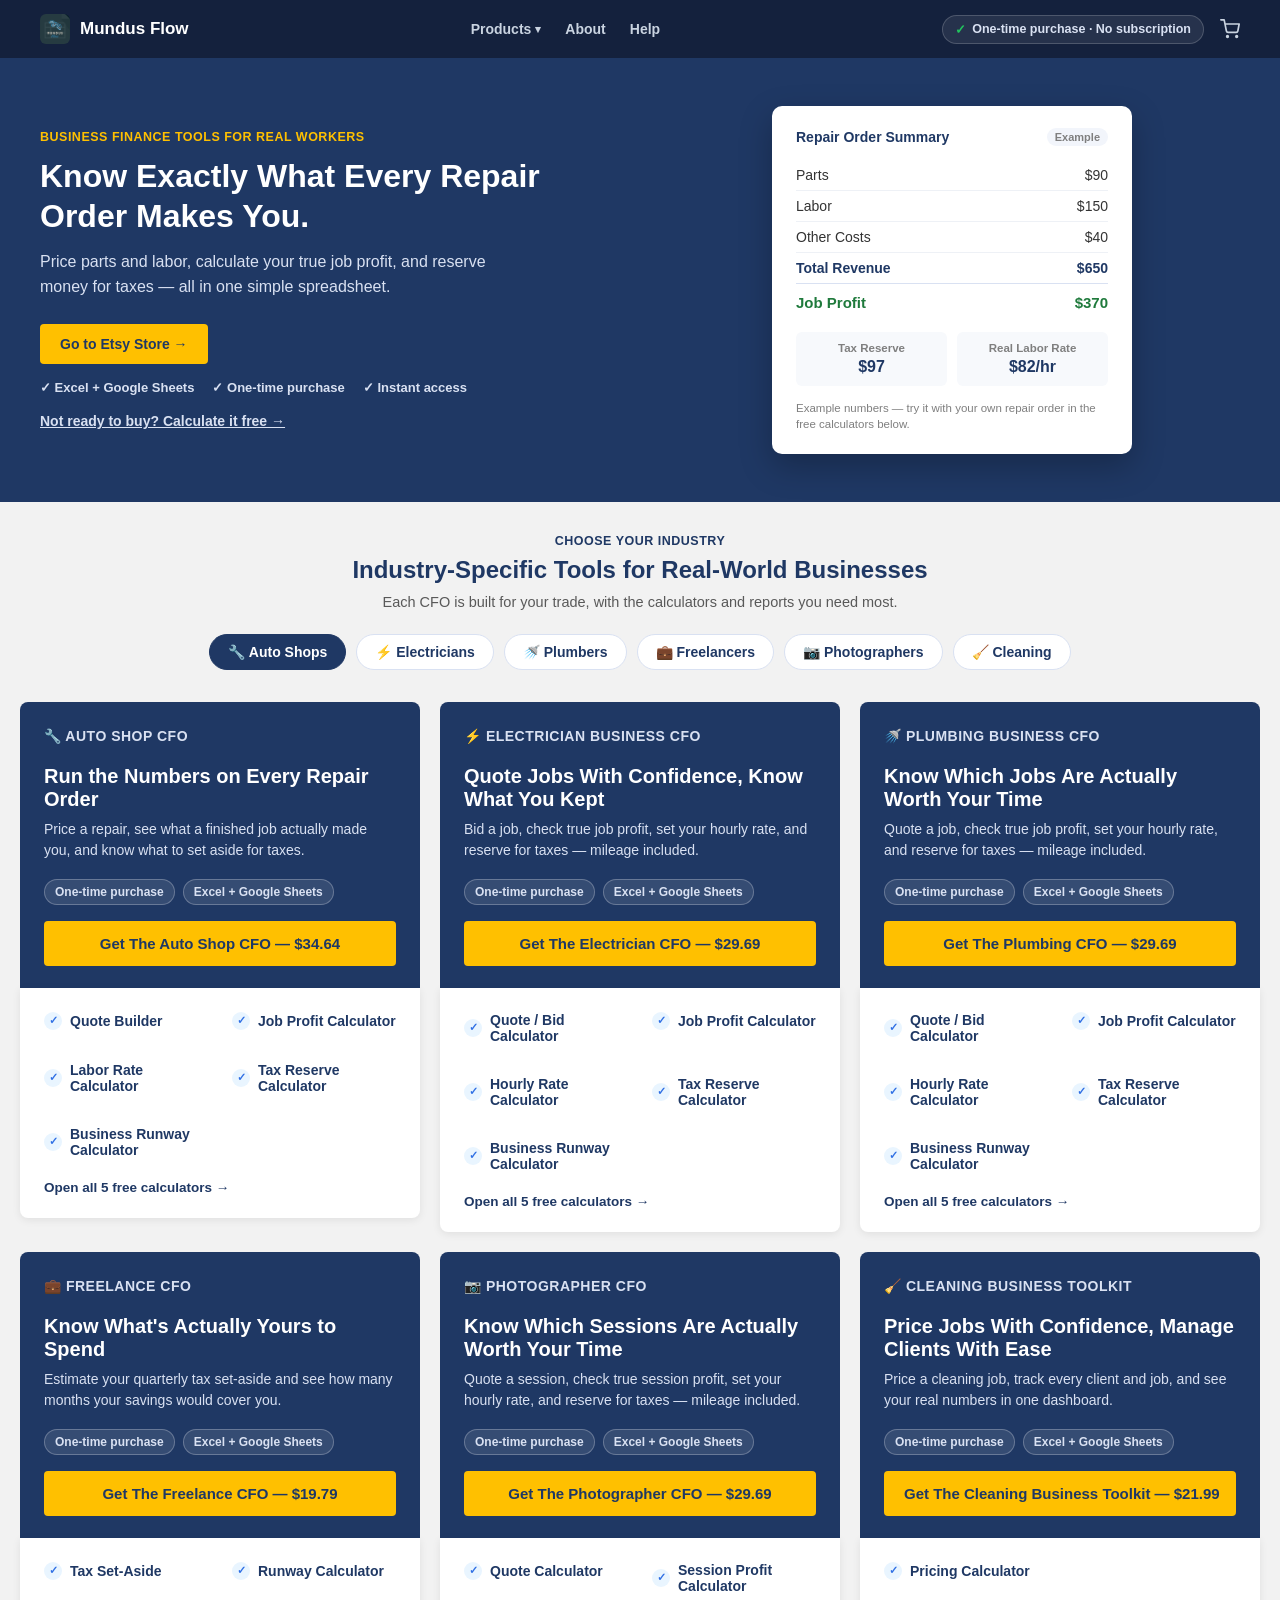
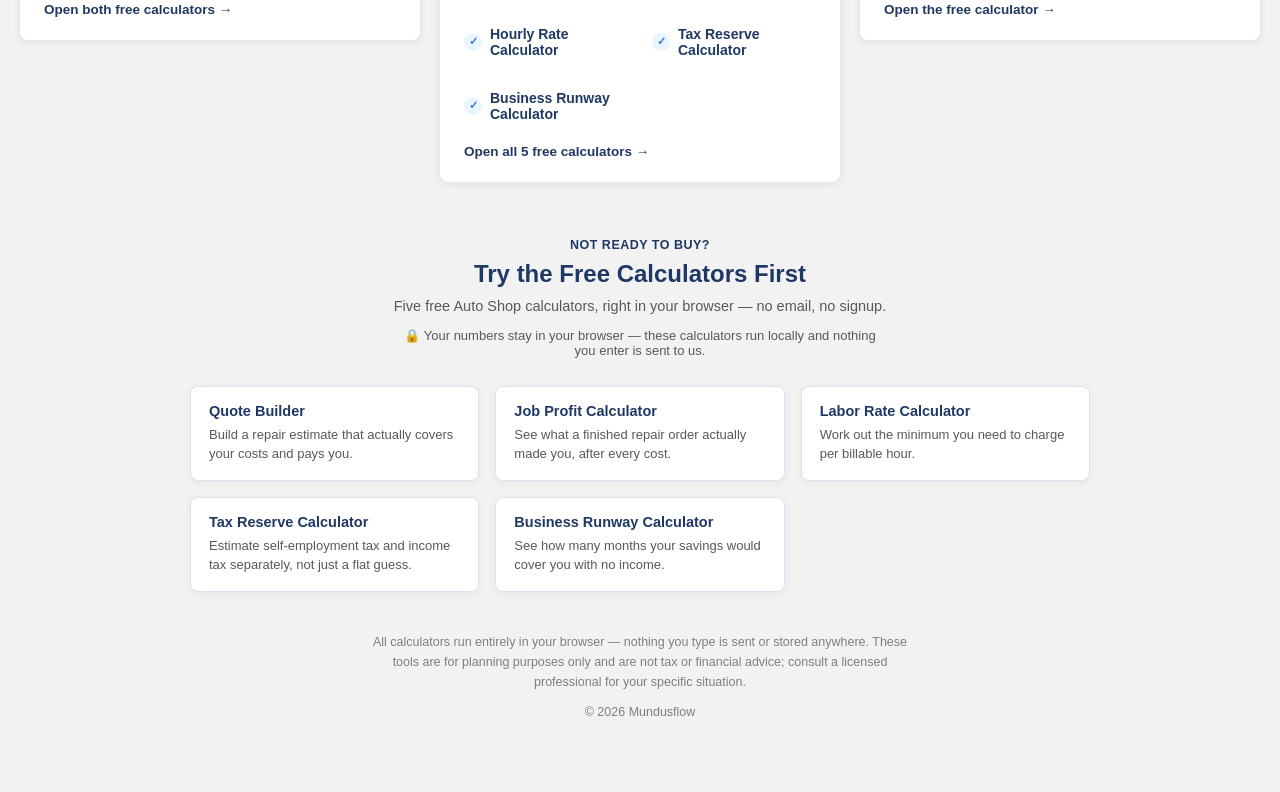
==== index.html @ 17727024 "Add Cleaning Business Toolkit to nav, industry selector, and product cards Co-Authored-By: Claude So" ====
<!DOCTYPE html>
<html lang="en">
<head>
  <meta charset="UTF-8">
  <meta name="viewport" content="width=device-width, initial-scale=1.0">
  <title>Mundusflow Digital Tools &mdash; Free Business Calculators</title>

  <!-- Open Graph tags: control how this page looks when shared as a link
       (Slack, iMessage, Facebook, LinkedIn, etc. all read these) -->
  <meta property="og:title" content="Mundusflow Digital Tools">
  <meta property="og:description" content="Free calculators for auto shops, electricians, plumbers, photographers, freelancers, and cleaning businesses &mdash; price jobs, check profit, reserve for taxes, and see your runway. No signup, nothing leaves your browser.">
  <meta property="og:type" content="website">
  <meta property="og:url" content="https://mundusflow.github.io/">

  <link rel="stylesheet" href="style.css?v=7">
</head>
<body>

  <header class="topbar">
    <div class="topbar-inner">
      <a href="https://mundusflow.github.io/" class="topbar-logo">
        <img src="images/mundusflow-logo.png" alt="Mundusflow" class="topbar-logo-img">
        <span class="topbar-logo-text">Mundus Flow</span>
      </a>

      <nav class="topbar-nav">
        <div class="dropdown" id="productsDropdown">
          <button type="button" class="dropdown-toggle" id="productsToggle" aria-expanded="false" aria-haspopup="true">
            Products <span class="caret">&#9662;</span>
          </button>
          <div class="dropdown-menu" id="productsMenu">
            <a href="https://mundusflow.github.io/auto-shop-cfo/">&#128295; Auto Shop CFO</a>
            <a href="https://mundusflow.github.io/electrician-business-cfo/">&#9889; Electrician CFO</a>
            <a href="https://mundusflow.github.io/plumbing-business-cfo/">&#128703; Plumbing CFO</a>
            <a href="https://mundusflow.github.io/freelance-tax-runway-estimator/">&#128188; Freelance CFO</a>
            <a href="https://mundusflow.github.io/photographer-cfo/">&#128247; Photographer CFO</a>
            <a href="https://mundusflow.github.io/cleaning-business-toolkit/">&#129529; Cleaning Business Toolkit</a>
          </div>
        </div>
        <a href="#" class="topbar-link">About</a>
        <a href="#" class="topbar-link">Help</a>
      </nav>

      <div class="topbar-right">
        <span class="topbar-badge"><span class="badge-check">&#10003;</span> One-time purchase &middot; No subscription</span>
        <span class="topbar-cart" aria-hidden="true">
          <svg width="20" height="20" viewBox="0 0 24 24" fill="none" stroke="currentColor" stroke-width="2" stroke-linecap="round" stroke-linejoin="round"><circle cx="9" cy="21" r="1"></circle><circle cx="20" cy="21" r="1"></circle><path d="M1 1h4l2.68 13.39a2 2 0 0 0 2 1.61h9.72a2 2 0 0 0 2-1.61L23 6H6"></path></svg>
        </span>
      </div>
    </div>
  </header>

  <header class="hero">
    <div class="hero-grid">
      <div class="hero-copy">
        <p class="hero-eyebrow">BUSINESS FINANCE TOOLS FOR REAL WORKERS</p>
        <h1>Know Exactly What Every Repair Order Makes You.</h1>
        <p class="subtitle">Price parts and labor, calculate your true job profit, and reserve money for taxes &mdash; all in one simple spreadsheet.</p>

        <a href="https://www.etsy.com/shop/MundusFlow" class="cta-button hero-cta" target="_blank" rel="noopener">Go to Etsy Store &rarr;</a>

        <div class="hero-trust-row">
          <span>&#10003; Excel + Google Sheets</span>
          <span>&#10003; One-time purchase</span>
          <span>&#10003; Instant access</span>
        </div>

        <a href="#free-calculators" class="hero-secondary-link">Not ready to buy? Calculate it free &rarr;</a>
      </div>

      <div class="hero-visual">
        <div class="preview-card">
          <p class="preview-card-title">Repair Order Summary <span class="preview-card-tag">Example</span></p>
          <div class="preview-row"><span>Parts</span><span>$90</span></div>
          <div class="preview-row"><span>Labor</span><span>$150</span></div>
          <div class="preview-row"><span>Other Costs</span><span>$40</span></div>
          <div class="preview-row preview-row-total"><span>Total Revenue</span><span>$650</span></div>
          <div class="preview-row preview-row-highlight"><span>Job Profit</span><span>$370</span></div>

          <div class="preview-stats">
            <div class="preview-stat">
              <p class="preview-stat-label">Tax Reserve</p>
              <p class="preview-stat-value">$97</p>
            </div>
            <div class="preview-stat">
              <p class="preview-stat-label">Real Labor Rate</p>
              <p class="preview-stat-value">$82/hr</p>
            </div>
          </div>

          <p class="preview-card-note">Example numbers &mdash; try it with your own repair order in the free calculators below.</p>
        </div>
      </div>
    </div>
  </header>

  <div class="page">

    <div class="industry-selector">
      <p class="section-eyebrow">CHOOSE YOUR INDUSTRY</p>
      <h2 class="section-heading">Industry-Specific Tools for Real-World Businesses</h2>
      <p class="section-subheading">Each CFO is built for your trade, with the calculators and reports you need most.</p>

      <div class="industry-pills">
        <a class="industry-pill industry-pill-active" href="https://mundusflow.github.io/auto-shop-cfo/">&#128295; Auto Shops</a>
        <a class="industry-pill" href="https://mundusflow.github.io/electrician-business-cfo/">&#9889; Electricians</a>
        <a class="industry-pill" href="https://mundusflow.github.io/plumbing-business-cfo/">&#128703; Plumbers</a>
        <a class="industry-pill" href="https://mundusflow.github.io/freelance-tax-runway-estimator/">&#128188; Freelancers</a>
        <a class="industry-pill" href="https://mundusflow.github.io/photographer-cfo/">&#128247; Photographers</a>
        <a class="industry-pill" href="https://mundusflow.github.io/cleaning-business-toolkit/">&#129529; Cleaning</a>
      </div>
    </div>

    <div class="niche-grid">

    <section class="niche" id="auto-shop-cfo">
      <div class="niche-banner">
        <p class="niche-eyebrow">&#128295; AUTO SHOP CFO</p>
        <h2>Run the Numbers on Every Repair Order</h2>
        <p>Price a repair, see what a finished job actually made you, and know what to set aside for taxes.</p>
        <div class="niche-meta">
          <span class="niche-badge">One-time purchase</span>
          <span class="niche-badge">Excel + Google Sheets</span>
        </div>
        <a href="https://buy.stripe.com/28E3cufPf3EeeaFfUy8g003" class="cta-button niche-cta" target="_blank" rel="noopener">Get The Auto Shop CFO &mdash; $34.64</a>
      </div>
      <div class="calc-panel">
        <div class="calc-grid">
          <a class="calc-check-item" href="https://mundusflow.github.io/auto-shop-cfo/#quote-builder"><span class="check-icon">&#10003;</span>Quote Builder</a>
          <a class="calc-check-item" href="https://mundusflow.github.io/auto-shop-cfo/#job-profit"><span class="check-icon">&#10003;</span>Job Profit Calculator</a>
          <a class="calc-check-item" href="https://mundusflow.github.io/auto-shop-cfo/#labor-rate"><span class="check-icon">&#10003;</span>Labor Rate Calculator</a>
          <a class="calc-check-item" href="https://mundusflow.github.io/auto-shop-cfo/#tax-reserve"><span class="check-icon">&#10003;</span>Tax Reserve Calculator</a>
          <a class="calc-check-item" href="https://mundusflow.github.io/auto-shop-cfo/#business-runway"><span class="check-icon">&#10003;</span>Business Runway Calculator</a>
        </div>
        <a class="niche-all-link" href="https://mundusflow.github.io/auto-shop-cfo/" target="_blank" rel="noopener">Open all 5 free calculators &rarr;</a>
      </div>
    </section>

    <section class="niche" id="electrician-business-cfo">
      <div class="niche-banner">
        <p class="niche-eyebrow">&#9889; ELECTRICIAN BUSINESS CFO</p>
        <h2>Quote Jobs With Confidence, Know What You Kept</h2>
        <p>Bid a job, check true job profit, set your hourly rate, and reserve for taxes &mdash; mileage included.</p>
        <div class="niche-meta">
          <span class="niche-badge">One-time purchase</span>
          <span class="niche-badge">Excel + Google Sheets</span>
        </div>
        <a href="https://buy.stripe.com/7sY9AS46xeiS4A5gYC8g002" class="cta-button niche-cta" target="_blank" rel="noopener">Get The Electrician CFO &mdash; $29.69</a>
      </div>
      <div class="calc-panel">
        <div class="calc-grid">
          <a class="calc-check-item" href="https://mundusflow.github.io/electrician-business-cfo/#quote-bid"><span class="check-icon">&#10003;</span>Quote / Bid Calculator</a>
          <a class="calc-check-item" href="https://mundusflow.github.io/electrician-business-cfo/#job-profit"><span class="check-icon">&#10003;</span>Job Profit Calculator</a>
          <a class="calc-check-item" href="https://mundusflow.github.io/electrician-business-cfo/#hourly-rate"><span class="check-icon">&#10003;</span>Hourly Rate Calculator</a>
          <a class="calc-check-item" href="https://mundusflow.github.io/electrician-business-cfo/#tax-reserve"><span class="check-icon">&#10003;</span>Tax Reserve Calculator</a>
          <a class="calc-check-item" href="https://mundusflow.github.io/electrician-business-cfo/#business-runway"><span class="check-icon">&#10003;</span>Business Runway Calculator</a>
        </div>
        <a class="niche-all-link" href="https://mundusflow.github.io/electrician-business-cfo/" target="_blank" rel="noopener">Open all 5 free calculators &rarr;</a>
      </div>
    </section>

    <section class="niche" id="plumbing-business-cfo">
      <div class="niche-banner">
        <p class="niche-eyebrow">&#128703; PLUMBING BUSINESS CFO</p>
        <h2>Know Which Jobs Are Actually Worth Your Time</h2>
        <p>Quote a job, check true job profit, set your hourly rate, and reserve for taxes &mdash; mileage included.</p>
        <div class="niche-meta">
          <span class="niche-badge">One-time purchase</span>
          <span class="niche-badge">Excel + Google Sheets</span>
        </div>
        <a href="https://buy.stripe.com/3cIfZg0UlcaKd6B5fU8g004" class="cta-button niche-cta" target="_blank" rel="noopener">Get The Plumbing CFO &mdash; $29.69</a>
      </div>
      <div class="calc-panel">
        <div class="calc-grid">
          <a class="calc-check-item" href="https://mundusflow.github.io/plumbing-business-cfo/#quote-bid"><span class="check-icon">&#10003;</span>Quote / Bid Calculator</a>
          <a class="calc-check-item" href="https://mundusflow.github.io/plumbing-business-cfo/#job-profit"><span class="check-icon">&#10003;</span>Job Profit Calculator</a>
          <a class="calc-check-item" href="https://mundusflow.github.io/plumbing-business-cfo/#hourly-rate"><span class="check-icon">&#10003;</span>Hourly Rate Calculator</a>
          <a class="calc-check-item" href="https://mundusflow.github.io/plumbing-business-cfo/#tax-reserve"><span class="check-icon">&#10003;</span>Tax Reserve Calculator</a>
          <a class="calc-check-item" href="https://mundusflow.github.io/plumbing-business-cfo/#business-runway"><span class="check-icon">&#10003;</span>Business Runway Calculator</a>
        </div>
        <a class="niche-all-link" href="https://mundusflow.github.io/plumbing-business-cfo/" target="_blank" rel="noopener">Open all 5 free calculators &rarr;</a>
      </div>
    </section>

    <section class="niche" id="freelance-cfo">
      <div class="niche-banner">
        <p class="niche-eyebrow">&#128188; FREELANCE CFO</p>
        <h2>Know What's Actually Yours to Spend</h2>
        <p>Estimate your quarterly tax set-aside and see how many months your savings would cover you.</p>
        <div class="niche-meta">
          <span class="niche-badge">One-time purchase</span>
          <span class="niche-badge">Excel + Google Sheets</span>
        </div>
        <a href="https://buy.stripe.com/6oU7sK0Ul2Aa8Ql6jY8g001" class="cta-button niche-cta" target="_blank" rel="noopener">Get The Freelance CFO &mdash; $19.79</a>
      </div>
      <div class="calc-panel">
        <div class="calc-grid">
          <a class="calc-check-item" href="https://mundusflow.github.io/freelance-tax-runway-estimator/#tax-set-aside"><span class="check-icon">&#10003;</span>Tax Set-Aside</a>
          <a class="calc-check-item" href="https://mundusflow.github.io/freelance-tax-runway-estimator/#runway-calculator"><span class="check-icon">&#10003;</span>Runway Calculator</a>
        </div>
        <a class="niche-all-link" href="https://mundusflow.github.io/freelance-tax-runway-estimator/" target="_blank" rel="noopener">Open both free calculators &rarr;</a>
      </div>
    </section>

    <section class="niche" id="photographer-cfo">
      <div class="niche-banner">
        <p class="niche-eyebrow">&#128247; PHOTOGRAPHER CFO</p>
        <h2>Know Which Sessions Are Actually Worth Your Time</h2>
        <p>Quote a session, check true session profit, set your hourly rate, and reserve for taxes &mdash; mileage included.</p>
        <div class="niche-meta">
          <span class="niche-badge">One-time purchase</span>
          <span class="niche-badge">Excel + Google Sheets</span>
        </div>
        <a href="https://buy.stripe.com/3cIdR846xb6GfeJdMq8g005" class="cta-button niche-cta" target="_blank" rel="noopener">Get The Photographer CFO &mdash; $29.69</a>
      </div>
      <div class="calc-panel">
        <div class="calc-grid">
          <a class="calc-check-item" href="https://mundusflow.github.io/photographer-cfo/#quote-calculator"><span class="check-icon">&#10003;</span>Quote Calculator</a>
          <a class="calc-check-item" href="https://mundusflow.github.io/photographer-cfo/#session-profit"><span class="check-icon">&#10003;</span>Session Profit Calculator</a>
          <a class="calc-check-item" href="https://mundusflow.github.io/photographer-cfo/#hourly-rate"><span class="check-icon">&#10003;</span>Hourly Rate Calculator</a>
          <a class="calc-check-item" href="https://mundusflow.github.io/photographer-cfo/#tax-reserve"><span class="check-icon">&#10003;</span>Tax Reserve Calculator</a>
          <a class="calc-check-item" href="https://mundusflow.github.io/photographer-cfo/#business-runway"><span class="check-icon">&#10003;</span>Business Runway Calculator</a>
        </div>
        <a class="niche-all-link" href="https://mundusflow.github.io/photographer-cfo/" target="_blank" rel="noopener">Open all 5 free calculators &rarr;</a>
      </div>
    </section>

    <section class="niche" id="cleaning-business-toolkit">
      <div class="niche-banner">
        <p class="niche-eyebrow">&#129529; CLEANING BUSINESS TOOLKIT</p>
        <h2>Price Jobs With Confidence, Manage Clients With Ease</h2>
        <p>Price a cleaning job, track every client and job, and see your real numbers in one dashboard.</p>
        <div class="niche-meta">
          <span class="niche-badge">One-time purchase</span>
          <span class="niche-badge">Excel + Google Sheets</span>
        </div>
        <a href="https://www.etsy.com/listing/4559642848/cleaning-business-planner-bundle" class="cta-button niche-cta" target="_blank" rel="noopener">Get The Cleaning Business Toolkit &mdash; $21.99</a>
      </div>
      <div class="calc-panel">
        <div class="calc-grid">
          <a class="calc-check-item" href="https://mundusflow.github.io/cleaning-business-toolkit/#pricing-calculator"><span class="check-icon">&#10003;</span>Pricing Calculator</a>
        </div>
        <a class="niche-all-link" href="https://mundusflow.github.io/cleaning-business-toolkit/" target="_blank" rel="noopener">Open the free calculator &rarr;</a>
      </div>
    </section>

    </div>

    <div class="free-calculators" id="free-calculators">
      <p class="section-eyebrow">NOT READY TO BUY?</p>
      <h2 class="section-heading">Try the Free Calculators First</h2>
      <p class="section-subheading">Five free Auto Shop calculators, right in your browser &mdash; no email, no signup.</p>
      <p class="privacy-line">&#128274; Your numbers stay in your browser &mdash; these calculators run locally and nothing you enter is sent to us.</p>

      <div class="free-calc-grid">
        <a class="free-calc-item" href="https://mundusflow.github.io/auto-shop-cfo/#quote-builder">
          <p class="free-calc-name">Quote Builder</p>
          <p class="free-calc-desc">Build a repair estimate that actually covers your costs and pays you.</p>
        </a>
        <a class="free-calc-item" href="https://mundusflow.github.io/auto-shop-cfo/#job-profit">
          <p class="free-calc-name">Job Profit Calculator</p>
          <p class="free-calc-desc">See what a finished repair order actually made you, after every cost.</p>
        </a>
        <a class="free-calc-item" href="https://mundusflow.github.io/auto-shop-cfo/#labor-rate">
          <p class="free-calc-name">Labor Rate Calculator</p>
          <p class="free-calc-desc">Work out the minimum you need to charge per billable hour.</p>
        </a>
        <a class="free-calc-item" href="https://mundusflow.github.io/auto-shop-cfo/#tax-reserve">
          <p class="free-calc-name">Tax Reserve Calculator</p>
          <p class="free-calc-desc">Estimate self-employment tax and income tax separately, not just a flat guess.</p>
        </a>
        <a class="free-calc-item" href="https://mundusflow.github.io/auto-shop-cfo/#business-runway">
          <p class="free-calc-name">Business Runway Calculator</p>
          <p class="free-calc-desc">See how many months your savings would cover you with no income.</p>
        </a>
      </div>
    </div>

    <div class="footer">
      <p>All calculators run entirely in your browser &mdash; nothing you type is sent or stored anywhere. These tools are for planning purposes only and are not tax or financial advice; consult a licensed professional for your specific situation.</p>
      <p>&copy; <span id="year"></span> Mundusflow</p>
    </div>

  </div>

  <script>
    document.getElementById('year').textContent = new Date().getFullYear();

    (function () {
      var wrap = document.getElementById('productsDropdown');
      var toggle = document.getElementById('productsToggle');
      if (!wrap || !toggle) return;

      function closeMenu() {
        wrap.classList.remove('open');
        toggle.setAttribute('aria-expanded', 'false');
      }

      toggle.addEventListener('click', function (e) {
        e.stopPropagation();
        var isOpen = wrap.classList.toggle('open');
        toggle.setAttribute('aria-expanded', isOpen ? 'true' : 'false');
      });

      document.addEventListener('click', function (e) {
        if (!wrap.contains(e.target)) closeMenu();
      });

      document.addEventListener('keydown', function (e) {
        if (e.key === 'Escape') closeMenu();
      });
    })();
  </script>
</body>
</html>
---- style.css ----
* {
  box-sizing: border-box;
}

body {
  margin: 0;
  font-family: Arial, Helvetica, sans-serif;
  background-color: #F2F2F2;
  color: #1A1A1A;
}

.page {
  padding: 32px 20px 60px 20px;
}

.topbar {
  background-color: #14213D;
  padding: 14px 24px;
}

.topbar-inner {
  max-width: 1200px;
  margin: 0 auto;
  display: flex;
  align-items: center;
  justify-content: space-between;
  gap: 20px;
  flex-wrap: wrap;
}

.topbar-logo {
  display: flex;
  align-items: center;
  gap: 10px;
  text-decoration: none;
}

.topbar-logo-img {
  height: 30px;
  width: 30px;
  display: block;
  border-radius: 6px;
}

.topbar-logo-text {
  color: #FFFFFF;
  font-weight: bold;
  font-size: 17px;
}

.topbar-nav {
  display: flex;
  align-items: center;
  gap: 24px;
}

.topbar-link {
  color: #C9D3E0;
  text-decoration: none;
  font-size: 14px;
  font-weight: bold;
}

.topbar-link:hover {
  color: #FFFFFF;
}

.dropdown {
  position: relative;
}

.dropdown-toggle {
  background: none;
  border: none;
  color: #C9D3E0;
  font-size: 14px;
  font-weight: bold;
  font-family: inherit;
  cursor: pointer;
  display: flex;
  align-items: center;
  gap: 4px;
  padding: 0;
}

.dropdown-toggle:hover {
  color: #FFFFFF;
}

.dropdown .caret {
  font-size: 11px;
  transition: transform 0.15s ease;
}

.dropdown.open .caret {
  transform: rotate(180deg);
}

.dropdown-menu {
  display: none;
  position: absolute;
  top: calc(100% + 14px);
  left: 0;
  background-color: #FFFFFF;
  border-radius: 8px;
  box-shadow: 0 8px 24px rgba(0, 0, 0, 0.18);
  padding: 8px;
  min-width: 220px;
  z-index: 20;
}

.dropdown.open .dropdown-menu {
  display: block;
}

.dropdown-menu a {
  display: block;
  padding: 9px 12px;
  color: #1F3864;
  font-size: 14px;
  font-weight: bold;
  text-decoration: none;
  border-radius: 6px;
  white-space: nowrap;
}

.dropdown-menu a:hover {
  background-color: #F2F5FB;
}

.topbar-right {
  display: flex;
  align-items: center;
  gap: 16px;
}

.topbar-badge {
  display: inline-flex;
  align-items: center;
  gap: 6px;
  background-color: rgba(255, 255, 255, 0.08);
  border: 1px solid rgba(255, 255, 255, 0.18);
  color: #D9E1F2;
  font-size: 12.5px;
  font-weight: bold;
  padding: 6px 12px;
  border-radius: 20px;
  white-space: nowrap;
}

.badge-check {
  color: #22C55E;
}

.topbar-cart {
  color: #C9D3E0;
  display: flex;
  align-items: center;
}

@media (max-width: 720px) {
  .topbar-badge {
    display: none;
  }
}

@media (max-width: 560px) {
  .topbar-link {
    display: none;
  }
}

.hero {
  background-color: #1F3864;
  padding: 48px 24px;
}

.hero-grid {
  max-width: 1200px;
  margin: 0 auto;
  display: grid;
  grid-template-columns: 1fr 1fr;
  align-items: center;
  gap: 48px;
}

.hero-eyebrow {
  margin: 0 0 12px 0;
  font-size: 12.5px;
  font-weight: bold;
  letter-spacing: 0.5px;
  color: #FFC000;
}

h1 {
  color: #FFFFFF;
  font-size: 32px;
  line-height: 1.25;
  margin: 0 0 14px 0;
}

.subtitle {
  color: #D9E1F2;
  font-size: 16px;
  line-height: 1.55;
  margin: 0 0 24px 0;
  max-width: 480px;
}

.hero-cta {
  font-size: 15px;
  padding: 14px 24px;
}

.hero-trust-row {
  display: flex;
  flex-wrap: wrap;
  gap: 8px 18px;
  margin: 16px 0 0 0;
}

.hero-trust-row span {
  color: #D9E1F2;
  font-size: 13px;
  font-weight: bold;
}

.hero-secondary-link {
  display: inline-block;
  margin-top: 18px;
  color: #D9E1F2;
  font-size: 14px;
  font-weight: bold;
  text-decoration: underline;
}

.hero-secondary-link:hover {
  color: #FFFFFF;
}

.hero-visual {
  display: flex;
  justify-content: center;
}

.preview-card {
  background-color: #FFFFFF;
  border-radius: 10px;
  box-shadow: 0 12px 32px rgba(0, 0, 0, 0.25);
  padding: 22px 24px;
  width: 100%;
  max-width: 360px;
}

.preview-card-title {
  margin: 0 0 14px 0;
  font-size: 14px;
  font-weight: bold;
  color: #1F3864;
  display: flex;
  align-items: center;
  justify-content: space-between;
}

.preview-card-tag {
  background-color: #F2F5FB;
  color: #7F7F7F;
  font-size: 11px;
  font-weight: bold;
  padding: 3px 8px;
  border-radius: 10px;
}

.preview-row {
  display: flex;
  justify-content: space-between;
  font-size: 14px;
  color: #333333;
  padding: 7px 0;
  border-bottom: 1px solid #EEF1F6;
}

.preview-row-total {
  font-weight: bold;
  color: #1F3864;
  border-bottom: 1px solid #D9E1F2;
}

.preview-row-highlight {
  font-weight: bold;
  color: #1F7A3C;
  border-bottom: none;
  padding-top: 10px;
  font-size: 15px;
}

.preview-stats {
  display: grid;
  grid-template-columns: 1fr 1fr;
  gap: 10px;
  margin-top: 14px;
}

.preview-stat {
  background-color: #F7F9FC;
  border-radius: 6px;
  padding: 10px 12px;
  text-align: center;
}

.preview-stat-label {
  margin: 0 0 4px 0;
  font-size: 11.5px;
  color: #7F7F7F;
  font-weight: bold;
}

.preview-stat-value {
  margin: 0;
  font-size: 16px;
  font-weight: bold;
  color: #1F3864;
}

.preview-card-note {
  margin: 14px 0 0 0;
  font-size: 11.5px;
  color: #7F7F7F;
  line-height: 1.4;
}

.section-eyebrow {
  margin: 0 0 8px 0;
  font-size: 12.5px;
  font-weight: bold;
  letter-spacing: 0.5px;
  color: #1F3864;
  text-align: center;
}

.section-heading {
  margin: 0 0 8px 0;
  font-size: 24px;
  color: #1F3864;
  text-align: center;
}

.section-subheading {
  margin: 0 auto;
  max-width: 520px;
  font-size: 14.5px;
  color: #595959;
  line-height: 1.5;
  text-align: center;
}

.industry-selector {
  max-width: 900px;
  margin: 0 auto 32px auto;
  text-align: center;
}

.industry-pills {
  display: flex;
  flex-wrap: wrap;
  justify-content: center;
  gap: 10px;
  margin-top: 20px;
}

.industry-pill {
  display: inline-flex;
  align-items: center;
  gap: 6px;
  background-color: #FFFFFF;
  border: 1px solid #D9E1F2;
  color: #1F3864;
  text-decoration: none;
  font-size: 14px;
  font-weight: bold;
  padding: 9px 18px;
  border-radius: 20px;
}

.industry-pill:hover {
  border-color: #1F3864;
}

.industry-pill-active {
  background-color: #1F3864;
  border-color: #1F3864;
  color: #FFFFFF;
}

.industry-pill-active:hover {
  background-color: #14213D;
}

@media (max-width: 860px) {
  .hero-grid {
    grid-template-columns: 1fr;
    gap: 32px;
  }

  .hero-copy {
    text-align: center;
  }

  .subtitle {
    max-width: none;
    margin-left: auto;
    margin-right: auto;
  }

  .hero-trust-row {
    justify-content: center;
  }
}

.niche-grid {
  max-width: 1390px;
  margin: 32px auto 0 auto;
  display: grid;
  grid-template-columns: repeat(6, 1fr);
  align-items: start;
  gap: 20px;
}

.niche-grid > .niche {
  grid-column: span 2;
}

.niche-grid > .niche:last-child:nth-child(3n+1) {
  grid-column: span 6;
}

.niche-grid > .niche:nth-last-child(2):nth-child(3n+1),
.niche-grid > .niche:nth-last-child(2):nth-child(3n+1) ~ .niche {
  grid-column: span 3;
}

@media (max-width: 700px) {
  .niche-grid {
    grid-template-columns: 1fr;
  }

  .niche-grid > .niche,
  .niche-grid > .niche:last-child:nth-child(3n+1),
  .niche-grid > .niche:nth-last-child(2):nth-child(3n+1),
  .niche-grid > .niche:nth-last-child(2):nth-child(3n+1) ~ .niche {
    grid-column: auto;
  }
}

.niche-banner {
  background-color: #1F3864;
  color: #FFFFFF;
  border-radius: 8px 8px 0 0;
  padding: 24px 24px 22px 24px;
}

.niche-eyebrow {
  margin: 0 0 6px 0;
  font-size: 13px;
  font-weight: bold;
  letter-spacing: 0.5px;
  color: #FFC000;
}

.niche-banner h2 {
  margin: 0 0 8px 0;
  font-size: 20px;
  color: #FFFFFF;
}

.niche-banner p {
  margin: 0 0 18px 0;
  color: #D9E1F2;
  font-size: 14px;
  line-height: 1.5;
}

.niche-meta {
  display: flex;
  flex-wrap: wrap;
  gap: 8px;
  margin-bottom: 16px;
}

.niche-badge {
  background-color: rgba(255, 255, 255, 0.1);
  border: 1px solid rgba(255, 255, 255, 0.25);
  color: #D9E1F2;
  font-size: 12px;
  font-weight: bold;
  padding: 5px 10px;
  border-radius: 14px;
  white-space: nowrap;
}

.cta-button {
  display: inline-block;
  background-color: #FFC000;
  color: #1F3864;
  font-weight: bold;
  font-size: 14px;
  text-decoration: none;
  padding: 12px 20px;
  border-radius: 4px;
  white-space: nowrap;
}

.cta-button:hover {
  background-color: #E6AC00;
}

.niche-cta {
  display: block;
  width: 100%;
  text-align: center;
  font-size: 15px;
  padding: 14px 20px;
}

.calc-panel {
  background-color: #FFFFFF;
  border-radius: 0 0 8px 8px;
  box-shadow: 0 2px 8px rgba(0, 0, 0, 0.08);
  padding: 20px 24px 22px 24px;
}

.calc-grid {
  display: grid;
  grid-template-columns: 1fr 1fr;
  align-items: start;
  gap: 24px;
  margin: 0 0 16px 0;
}

.calc-check-item {
  display: flex;
  align-items: center;
  gap: 8px;
  color: #1F3864;
  font-weight: bold;
  font-size: 14px;
  text-decoration: none;
  padding: 4px 0;
}

.calc-check-item:hover {
  color: #14213D;
  text-decoration: underline;
}

.check-icon {
  display: inline-flex;
  align-items: center;
  justify-content: center;
  width: 18px;
  height: 18px;
  border-radius: 50%;
  background-color: #E9F5FF;
  color: #2F6FE4;
  font-size: 11px;
  font-weight: bold;
  flex-shrink: 0;
}

.niche-all-link {
  display: inline-block;
  color: #1F3864;
  font-size: 13.5px;
  font-weight: bold;
  text-decoration: none;
}

.niche-all-link:hover {
  text-decoration: underline;
}

.free-calculators {
  max-width: 900px;
  margin: 56px auto 0 auto;
  text-align: center;
}

.privacy-line {
  margin: 10px auto 0 auto;
  max-width: 480px;
  font-size: 13px;
  color: #595959;
}

.free-calc-grid {
  display: grid;
  grid-template-columns: repeat(3, 1fr);
  gap: 16px;
  margin: 28px 0 0 0;
  text-align: left;
}

.free-calc-item {
  display: block;
  background-color: #FFFFFF;
  border: 1px solid #D9E1F2;
  border-radius: 8px;
  padding: 16px 18px;
  text-decoration: none;
  box-shadow: 0 2px 8px rgba(0, 0, 0, 0.05);
}

.free-calc-item:hover {
  border-color: #1F3864;
}

.free-calc-name {
  margin: 0 0 6px 0;
  color: #1F3864;
  font-size: 14.5px;
  font-weight: bold;
}

.free-calc-desc {
  margin: 0;
  color: #595959;
  font-size: 13px;
  line-height: 1.5;
}

.free-calc-cta {
  margin-top: 28px;
}

.free-calc-cta p {
  margin: 0 0 10px 0;
  color: #1F3864;
  font-weight: bold;
  font-size: 15px;
}

.footer {
  margin-top: 40px;
  text-align: center;
}

.footer p {
  color: #7F7F7F;
  font-size: 12.5px;
  line-height: 1.6;
  max-width: 560px;
  margin: 0 auto 10px auto;
}

.footer a {
  color: #1F3864;
}

@media (max-width: 700px) {
  .free-calc-grid {
    grid-template-columns: 1fr 1fr;
  }
}

@media (max-width: 480px) {
  .calc-grid {
    grid-template-columns: 1fr;
  }

  .free-calc-grid {
    grid-template-columns: 1fr;
  }
}
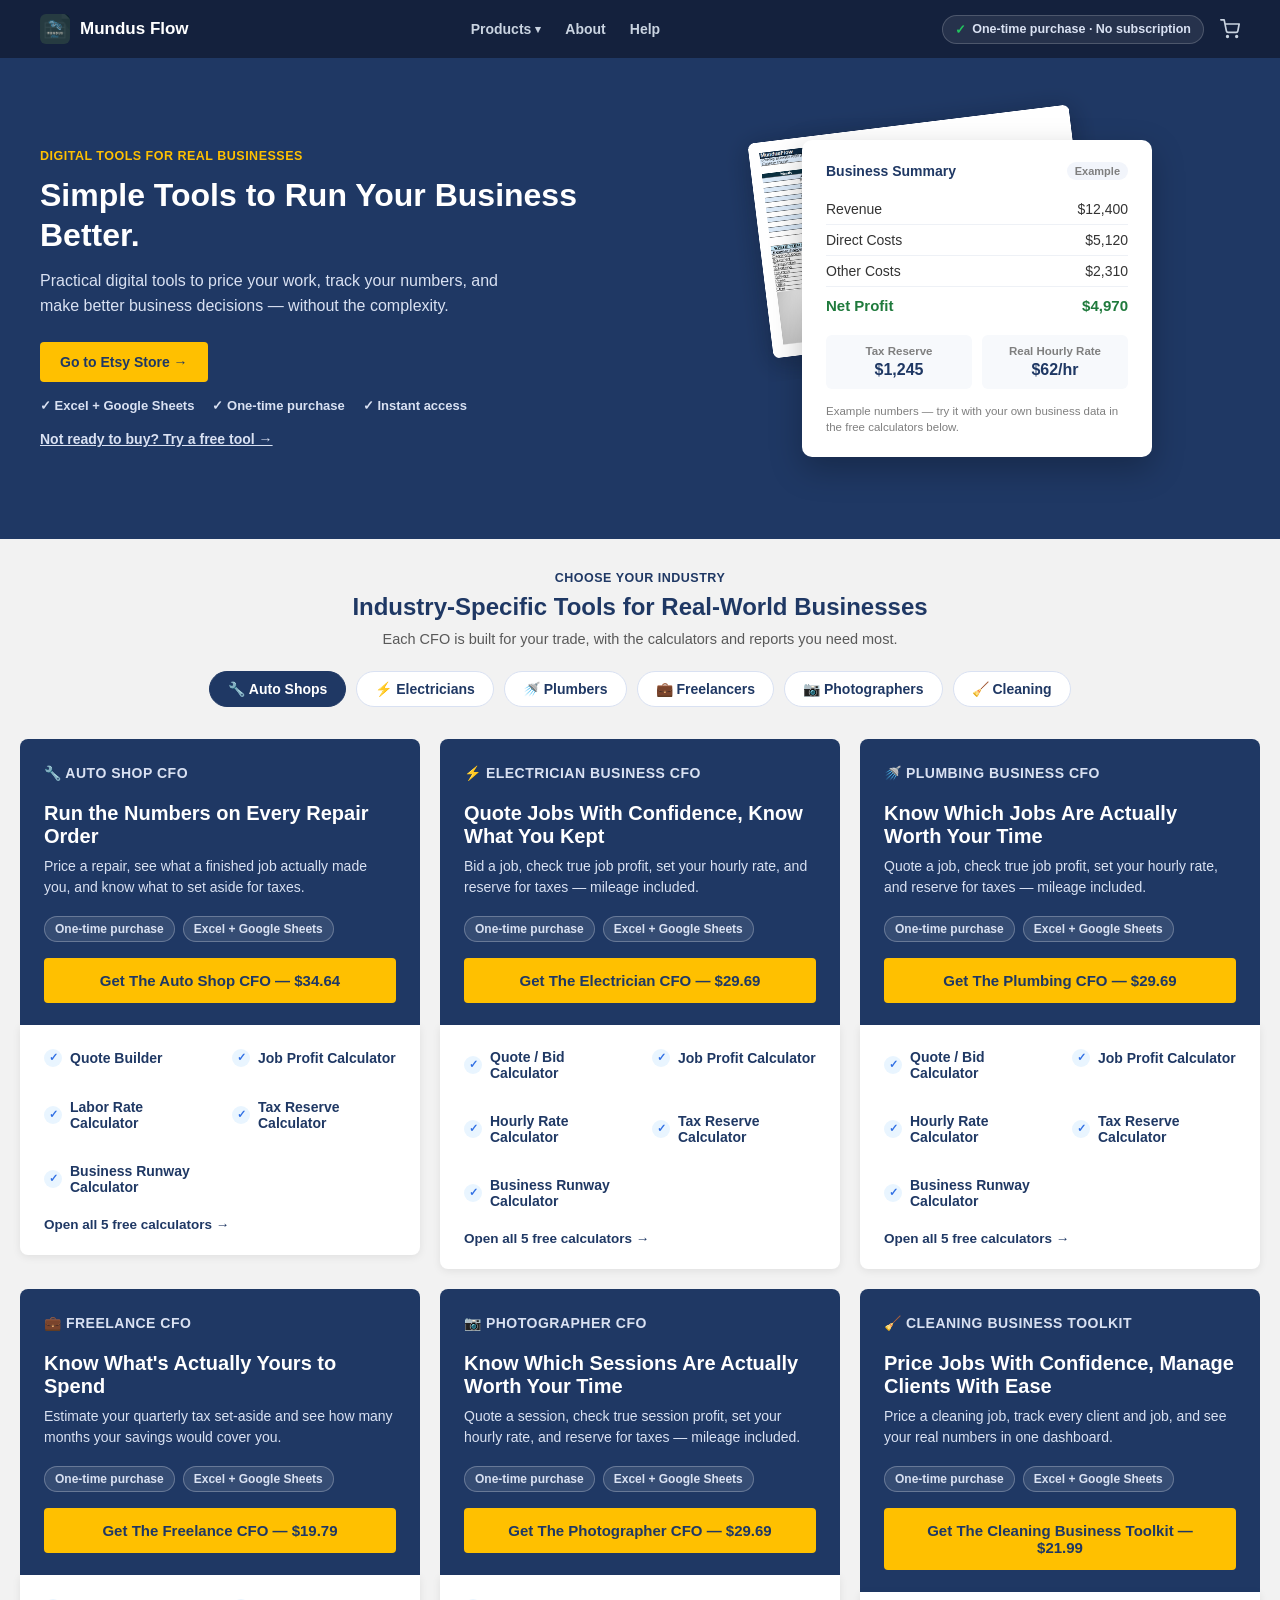
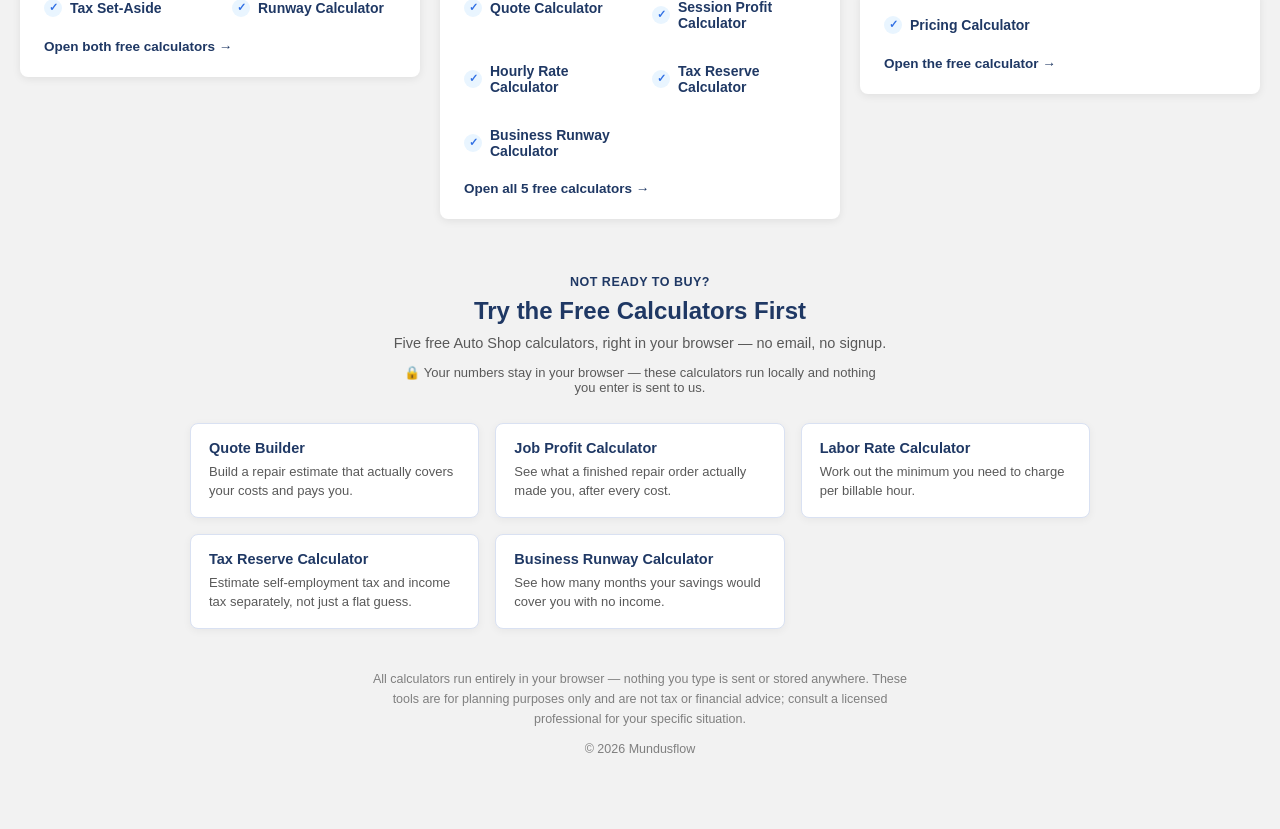
==== commit d7b90ac9: "Generalize hero copy and add a stacked-screenshot visual behind it Hero now reads as a general busin" ====
--- a/index.html
+++ b/index.html
@@ -12,7 +12,7 @@
   <meta property="og:type" content="website">
   <meta property="og:url" content="https://mundusflow.github.io/">
 
-  <link rel="stylesheet" href="style.css?v=7">
+  <link rel="stylesheet" href="style.css?v=8">
 </head>
 <body>
 
@@ -53,9 +53,9 @@
   <header class="hero">
     <div class="hero-grid">
       <div class="hero-copy">
-        <p class="hero-eyebrow">BUSINESS FINANCE TOOLS FOR REAL WORKERS</p>
-        <h1>Know Exactly What Every Repair Order Makes You.</h1>
-        <p class="subtitle">Price parts and labor, calculate your true job profit, and reserve money for taxes &mdash; all in one simple spreadsheet.</p>
+        <p class="hero-eyebrow">DIGITAL TOOLS FOR REAL BUSINESSES</p>
+        <h1>Simple Tools to Run Your Business Better.</h1>
+        <p class="subtitle">Practical digital tools to price your work, track your numbers, and make better business decisions &mdash; without the complexity.</p>
 
         <a href="https://www.etsy.com/shop/MundusFlow" class="cta-button hero-cta" target="_blank" rel="noopener">Go to Etsy Store &rarr;</a>
 
@@ -65,30 +65,33 @@
           <span>&#10003; Instant access</span>
         </div>
 
-        <a href="#free-calculators" class="hero-secondary-link">Not ready to buy? Calculate it free &rarr;</a>
+        <a href="#free-calculators" class="hero-secondary-link">Not ready to buy? Try a free tool &rarr;</a>
       </div>
 
       <div class="hero-visual">
-        <div class="preview-card">
-          <p class="preview-card-title">Repair Order Summary <span class="preview-card-tag">Example</span></p>
-          <div class="preview-row"><span>Parts</span><span>$90</span></div>
-          <div class="preview-row"><span>Labor</span><span>$150</span></div>
-          <div class="preview-row"><span>Other Costs</span><span>$40</span></div>
-          <div class="preview-row preview-row-total"><span>Total Revenue</span><span>$650</span></div>
-          <div class="preview-row preview-row-highlight"><span>Job Profit</span><span>$370</span></div>
-
-          <div class="preview-stats">
-            <div class="preview-stat">
-              <p class="preview-stat-label">Tax Reserve</p>
-              <p class="preview-stat-value">$97</p>
+        <div class="hero-stack">
+          <img src="images/hero-stack-1.png" alt="Real MundusFlow workbook screenshot" class="hero-stack-img hero-stack-img-1">
+
+          <div class="preview-card">
+            <p class="preview-card-title">Business Summary <span class="preview-card-tag">Example</span></p>
+            <div class="preview-row"><span>Revenue</span><span>$12,400</span></div>
+            <div class="preview-row"><span>Direct Costs</span><span>$5,120</span></div>
+            <div class="preview-row"><span>Other Costs</span><span>$2,310</span></div>
+            <div class="preview-row preview-row-highlight"><span>Net Profit</span><span>$4,970</span></div>
+
+            <div class="preview-stats">
+              <div class="preview-stat">
+                <p class="preview-stat-label">Tax Reserve</p>
+                <p class="preview-stat-value">$1,245</p>
+              </div>
+              <div class="preview-stat">
+                <p class="preview-stat-label">Real Hourly Rate</p>
+                <p class="preview-stat-value">$62/hr</p>
+              </div>
             </div>
-            <div class="preview-stat">
-              <p class="preview-stat-label">Real Labor Rate</p>
-              <p class="preview-stat-value">$82/hr</p>
-            </div>
+
+            <p class="preview-card-note">Example numbers &mdash; try it with your own business data in the free calculators below.</p>
           </div>
-
-          <p class="preview-card-note">Example numbers &mdash; try it with your own repair order in the free calculators below.</p>
         </div>
       </div>
     </div>
@@ -234,7 +237,7 @@
           <span class="niche-badge">One-time purchase</span>
           <span class="niche-badge">Excel + Google Sheets</span>
         </div>
-        <a href="https://www.etsy.com/listing/4559642848/cleaning-business-planner-bundle" class="cta-button niche-cta" target="_blank" rel="noopener">Get The Cleaning Business Toolkit &mdash; $21.99</a>
+        <a href="https://buy.stripe.com/4gMeVccD3deOeaF5fU8g006" class="cta-button niche-cta" target="_blank" rel="noopener">Get The Cleaning Business Toolkit &mdash; $21.99</a>
       </div>
       <div class="calc-panel">
         <div class="calc-grid">
--- a/style.css
+++ b/style.css
@@ -7,6 +7,7 @@
   font-family: Arial, Helvetica, sans-serif;
   background-color: #F2F2F2;
   color: #1A1A1A;
+  overflow-x: hidden;
 }
 
 .page {
@@ -243,6 +244,41 @@
   justify-content: center;
 }
 
+.hero-stack {
+  position: relative;
+  width: 100%;
+  max-width: 420px;
+  padding: 34px 10px 34px 60px;
+}
+
+.hero-stack-img {
+  position: absolute;
+  width: 88%;
+  z-index: 1;
+  pointer-events: none;
+  user-select: none;
+}
+
+.hero-stack-img-1 {
+  top: -6px;
+  left: -6px;
+  transform: rotate(-7deg);
+}
+
+.hero-stack-img-2 {
+  top: 46px;
+  left: auto;
+  right: -34px;
+  transform: rotate(6deg);
+  z-index: 0;
+}
+
+.hero-stack .preview-card {
+  position: relative;
+  z-index: 2;
+  margin-left: auto;
+}
+
 .preview-card {
   background-color: #FFFFFF;
   border-radius: 10px;
@@ -520,6 +556,7 @@
   text-align: center;
   font-size: 15px;
   padding: 14px 20px;
+  white-space: normal;
 }
 
 .calc-panel {
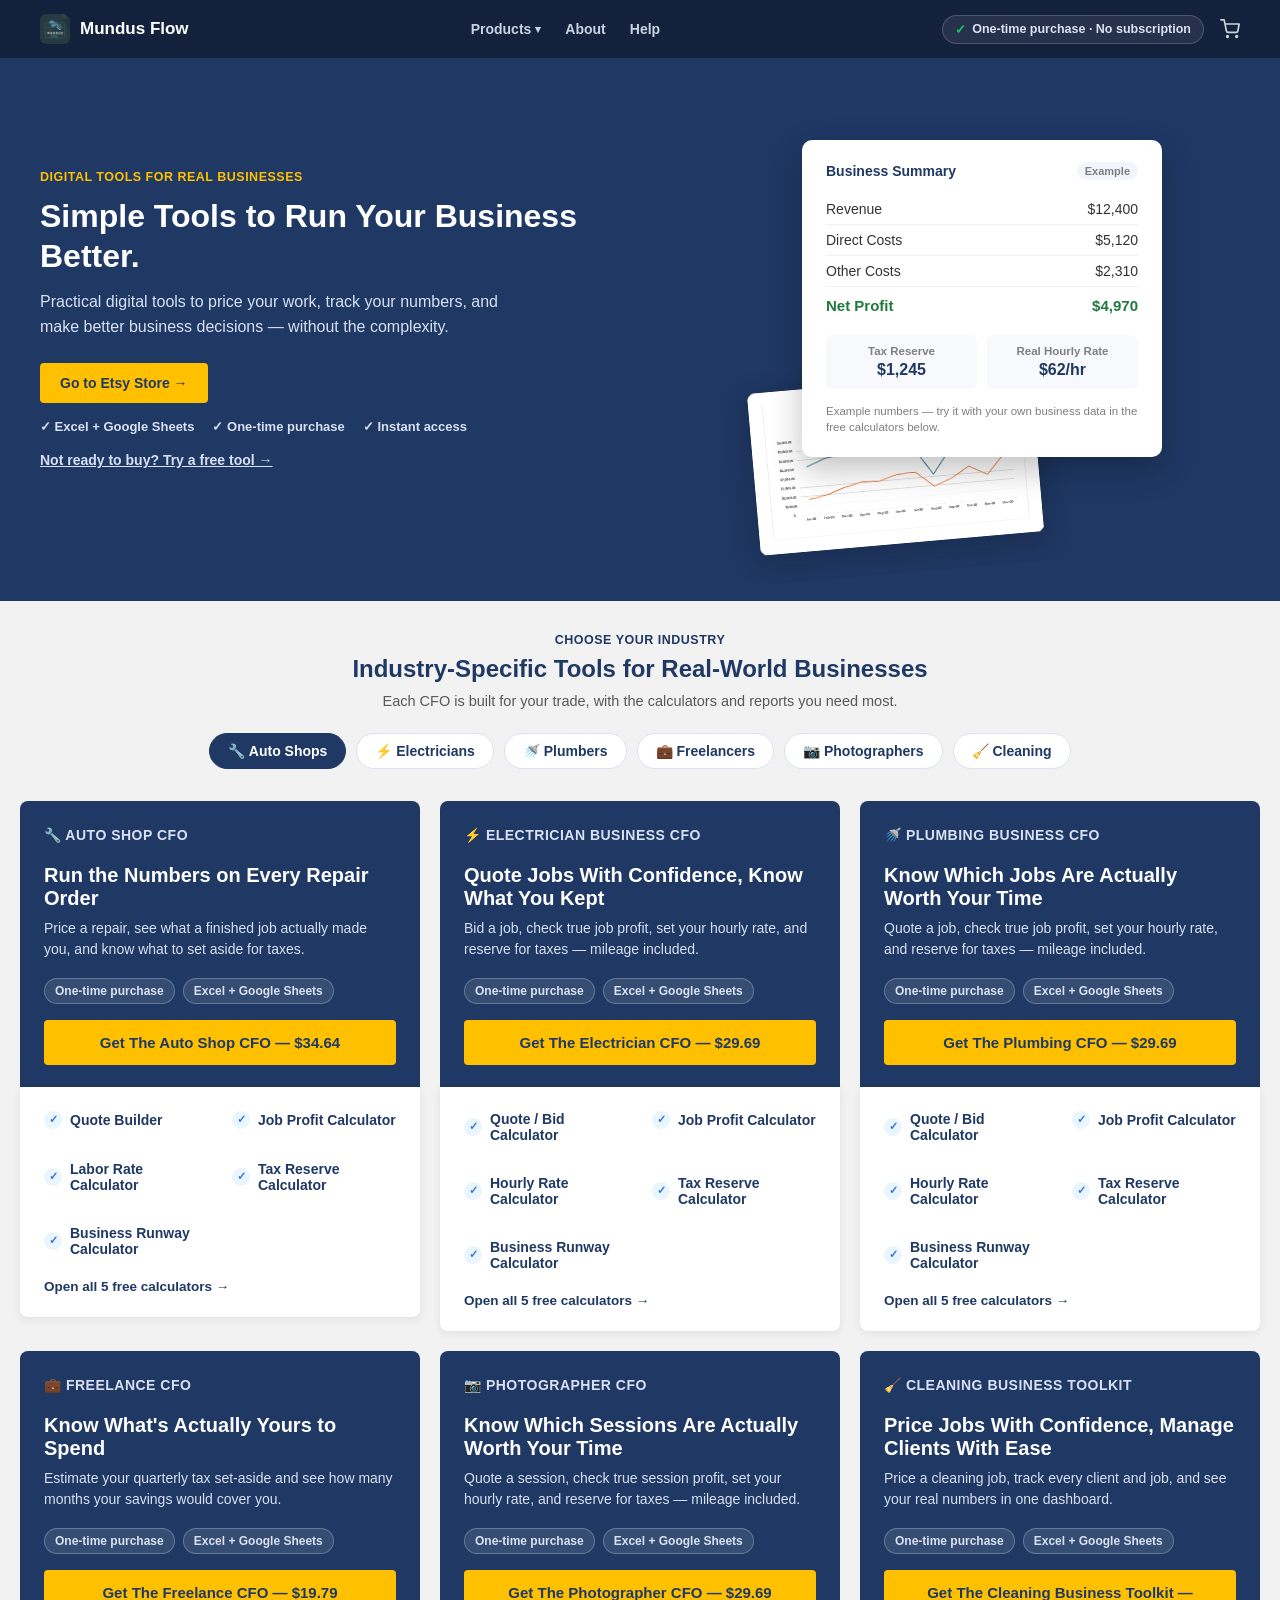
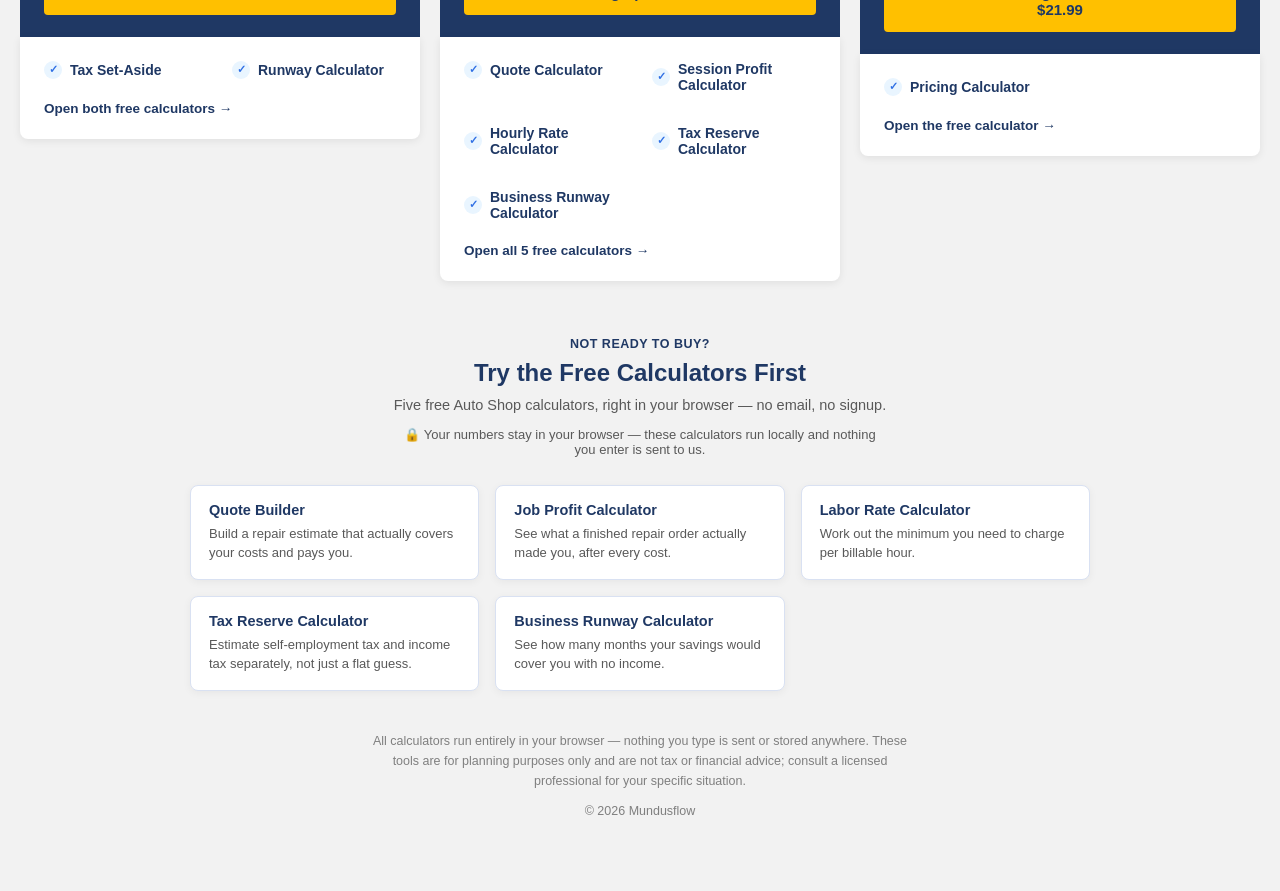
==== commit 4dc5a462: "Show the actual chart in the hero stacked screenshot Swap the stacked image for a tight crop of the " ====
--- a/index.html
+++ b/index.html
@@ -12,7 +12,7 @@
   <meta property="og:type" content="website">
   <meta property="og:url" content="https://mundusflow.github.io/">
 
-  <link rel="stylesheet" href="style.css?v=8">
+  <link rel="stylesheet" href="style.css?v=9">
 </head>
 <body>
 
--- a/style.css
+++ b/style.css
@@ -173,7 +173,7 @@
 
 .hero {
   background-color: #1F3864;
-  padding: 48px 24px;
+  padding: 48px 24px 68px 24px;
 }
 
 .hero-grid {
@@ -247,28 +247,29 @@
 .hero-stack {
   position: relative;
   width: 100%;
-  max-width: 420px;
-  padding: 34px 10px 34px 60px;
+  max-width: 440px;
+  padding: 34px 10px 76px 20px;
 }
 
 .hero-stack-img {
   position: absolute;
-  width: 88%;
   z-index: 1;
   pointer-events: none;
   user-select: none;
 }
 
 .hero-stack-img-1 {
-  top: -6px;
-  left: -6px;
-  transform: rotate(-7deg);
+  width: 78%;
+  bottom: -40px;
+  left: -8px;
+  transform: rotate(-5deg);
 }
 
 .hero-stack-img-2 {
   top: 46px;
   left: auto;
   right: -34px;
+  width: 88%;
   transform: rotate(6deg);
   z-index: 0;
 }
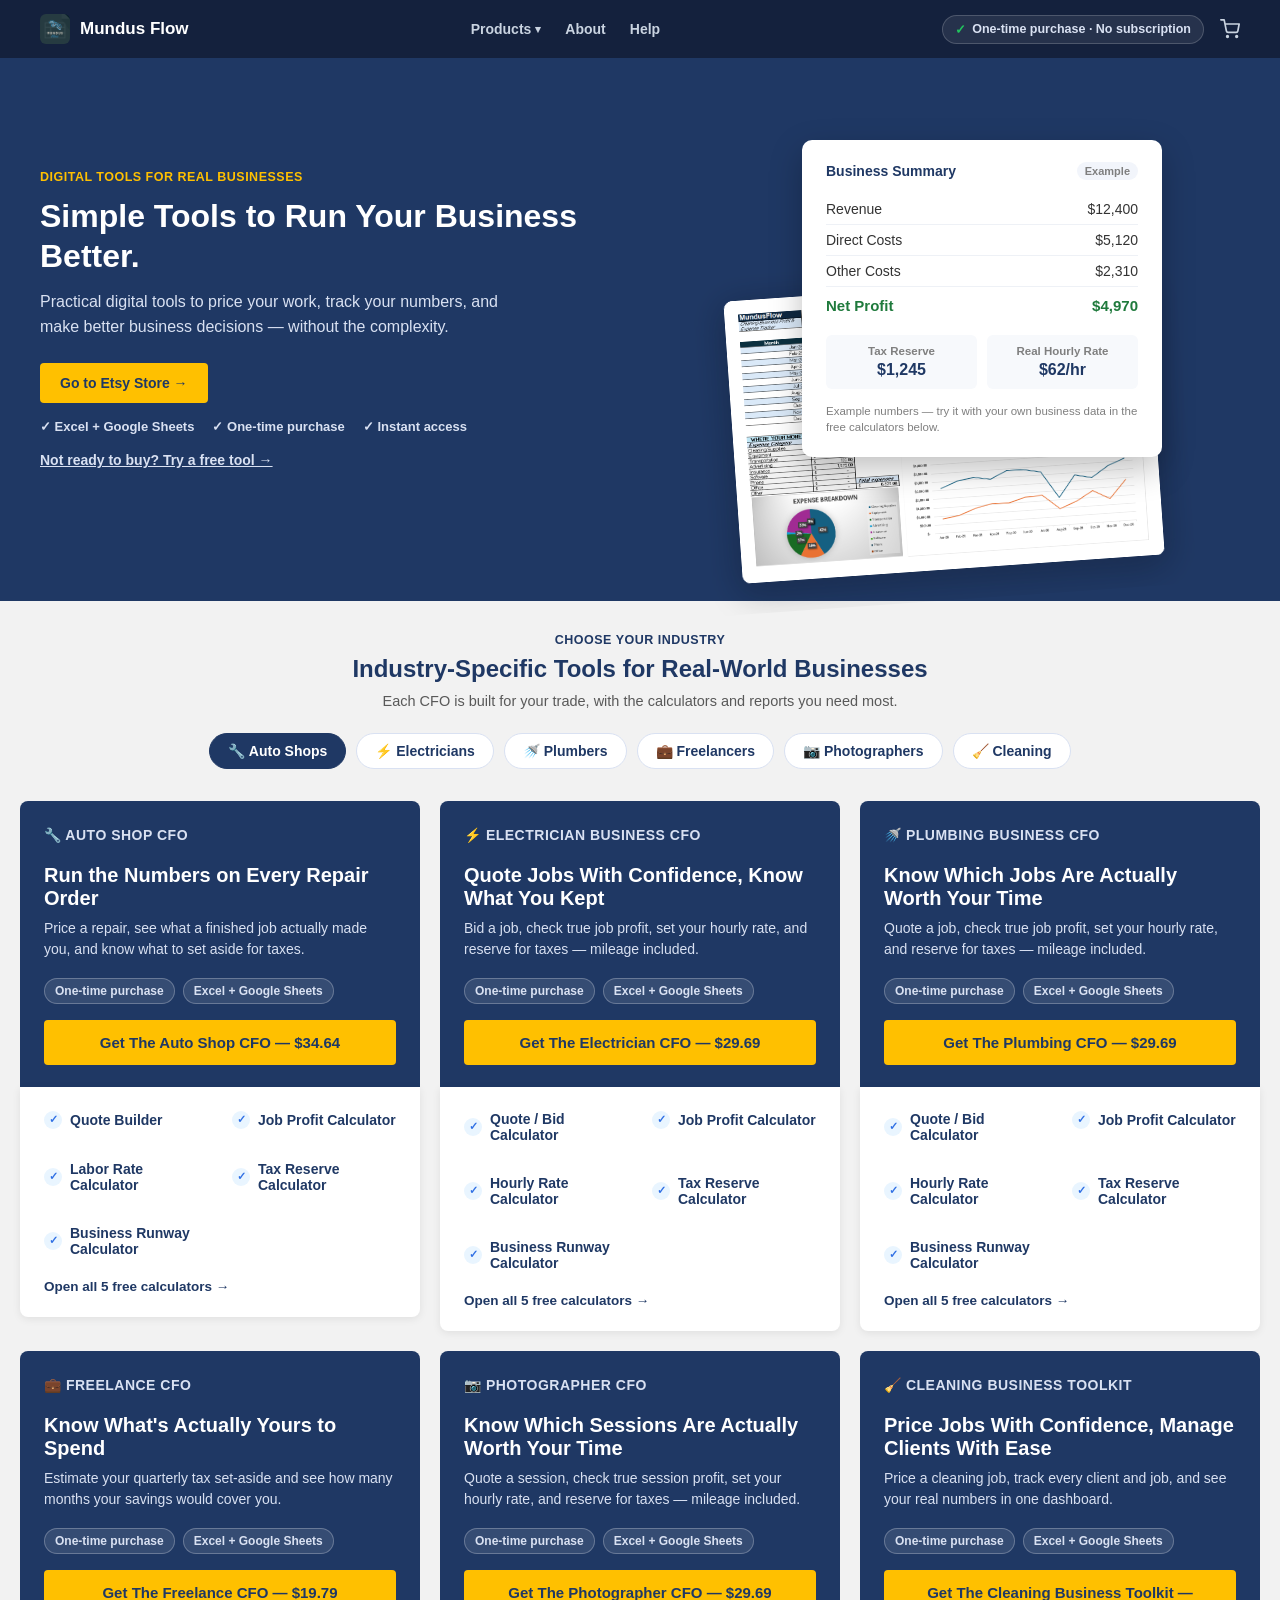
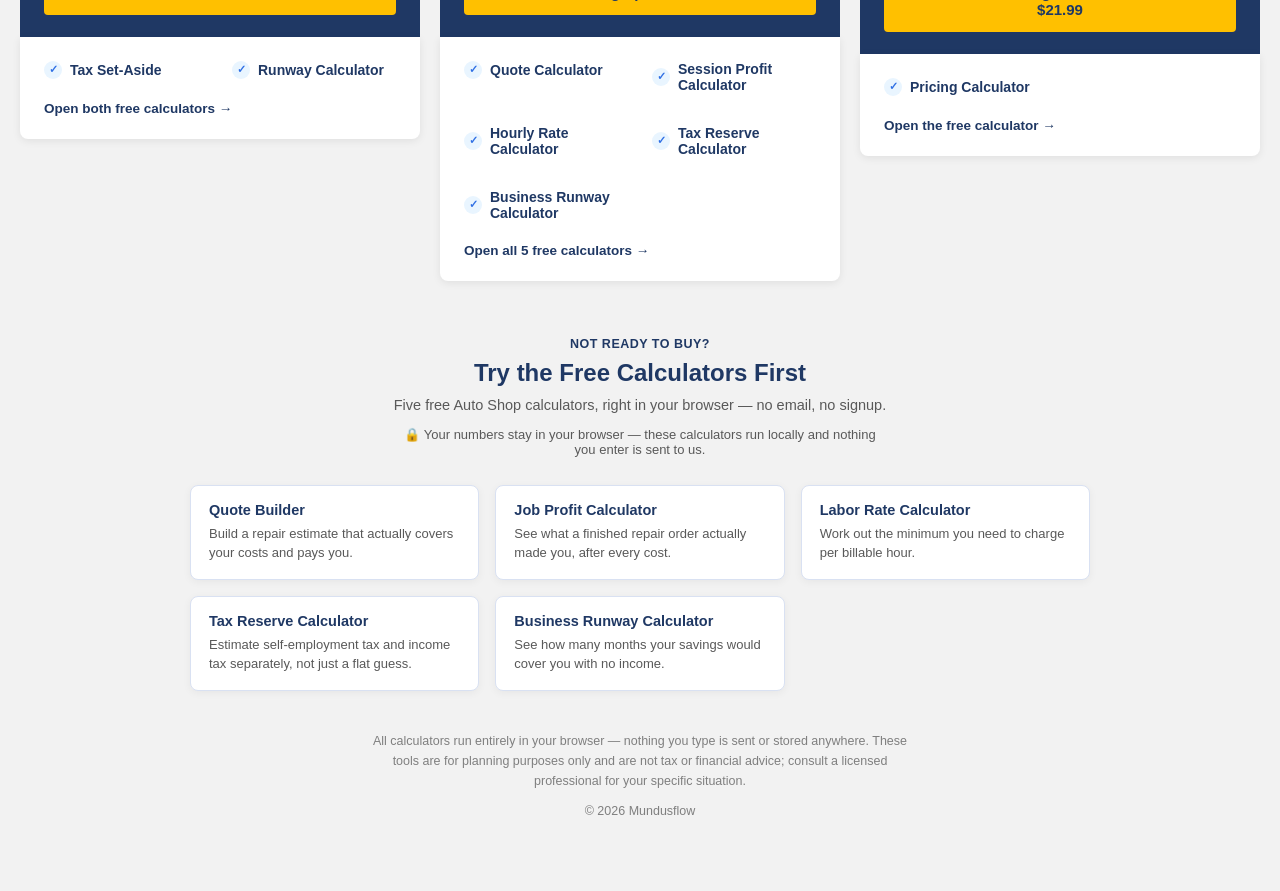
==== commit 20e7998e: "Bump cache-busting versions so the hero update actually shows CSS version wasn't bumped on the last " ====
--- a/index.html
+++ b/index.html
@@ -12,7 +12,7 @@
   <meta property="og:type" content="website">
   <meta property="og:url" content="https://mundusflow.github.io/">
 
-  <link rel="stylesheet" href="style.css?v=9">
+  <link rel="stylesheet" href="style.css?v=10">
 </head>
 <body>
 
@@ -70,7 +70,7 @@
 
       <div class="hero-visual">
         <div class="hero-stack">
-          <img src="images/hero-stack-1.png" alt="Real MundusFlow workbook screenshot" class="hero-stack-img hero-stack-img-1">
+          <img src="images/hero-stack-1.png?v=3" alt="Real MundusFlow workbook screenshot" class="hero-stack-img hero-stack-img-1">
 
           <div class="preview-card">
             <p class="preview-card-title">Business Summary <span class="preview-card-tag">Example</span></p>
--- a/style.css
+++ b/style.css
@@ -259,10 +259,10 @@
 }
 
 .hero-stack-img-1 {
-  width: 78%;
-  bottom: -40px;
-  left: -8px;
-  transform: rotate(-5deg);
+  width: 110%;
+  top: 150px;
+  left: -30px;
+  transform: rotate(-4deg);
 }
 
 .hero-stack-img-2 {
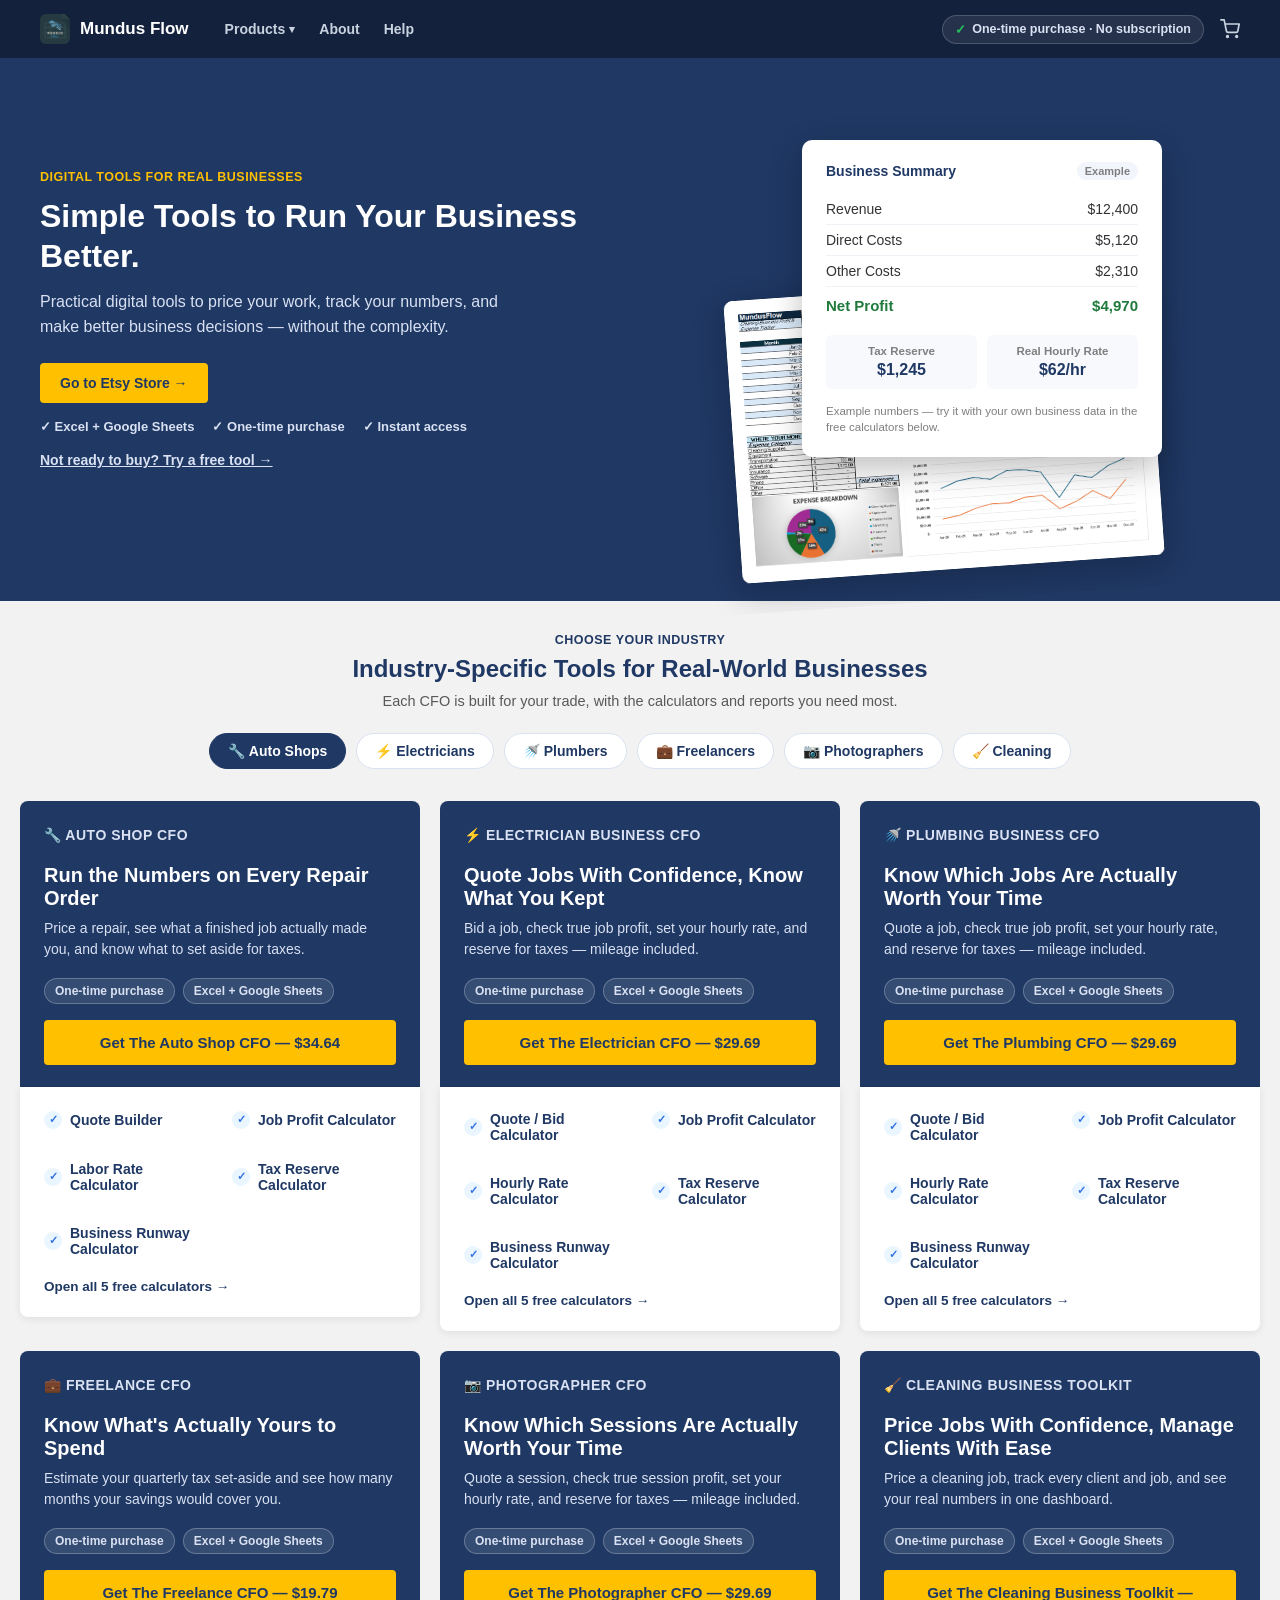
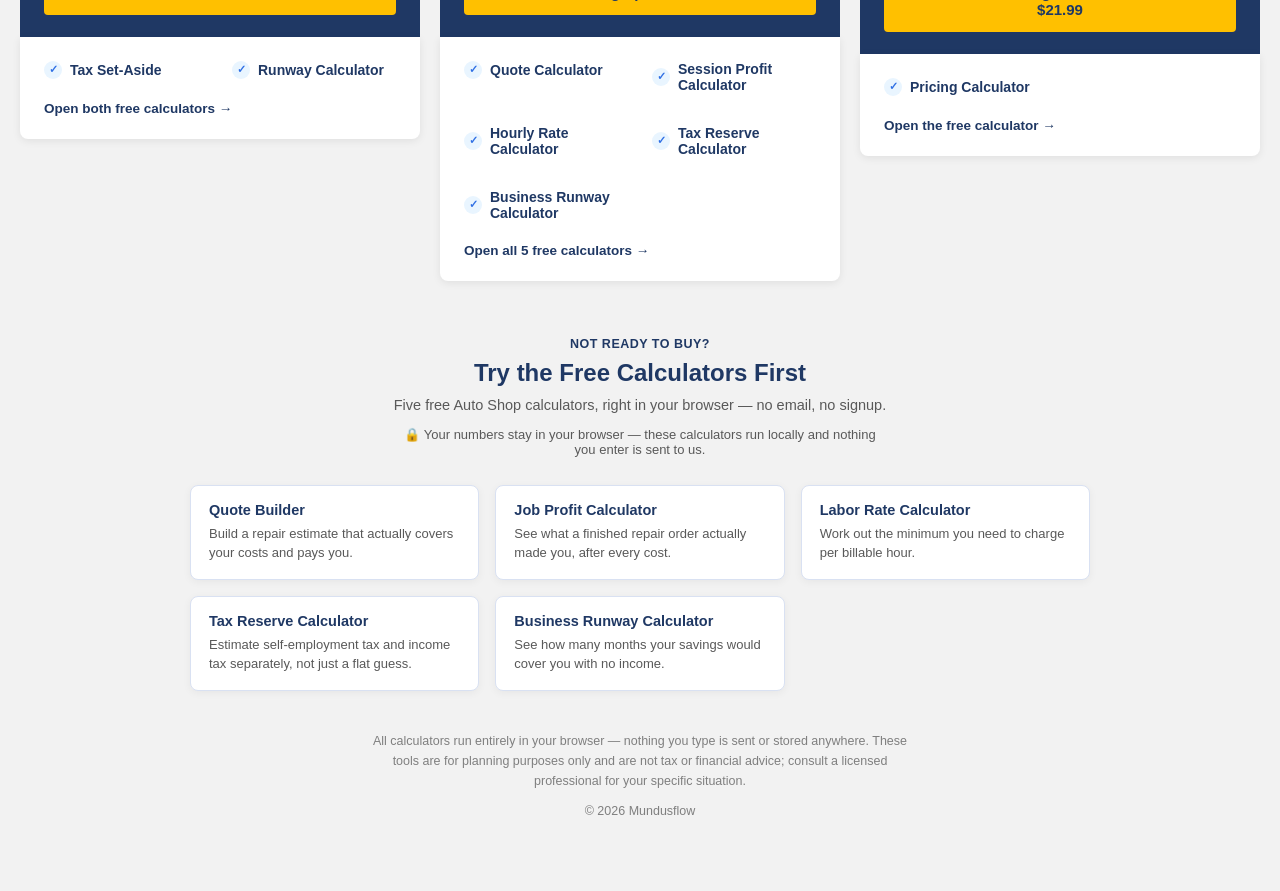
==== commit 726743e8: "Left-align the top nav instead of centering it in the bar Products/About/Help now sit right next to " ====
--- a/index.html
+++ b/index.html
@@ -12,7 +12,7 @@
   <meta property="og:type" content="website">
   <meta property="og:url" content="https://mundusflow.github.io/">
 
-  <link rel="stylesheet" href="style.css?v=10">
+  <link rel="stylesheet" href="style.css?v=11">
 </head>
 <body>
 
--- a/style.css
+++ b/style.css
@@ -24,8 +24,8 @@
   margin: 0 auto;
   display: flex;
   align-items: center;
-  justify-content: space-between;
-  gap: 20px;
+  justify-content: flex-start;
+  gap: 36px;
   flex-wrap: wrap;
 }
 
@@ -133,6 +133,7 @@
   display: flex;
   align-items: center;
   gap: 16px;
+  margin-left: auto;
 }
 
 .topbar-badge {
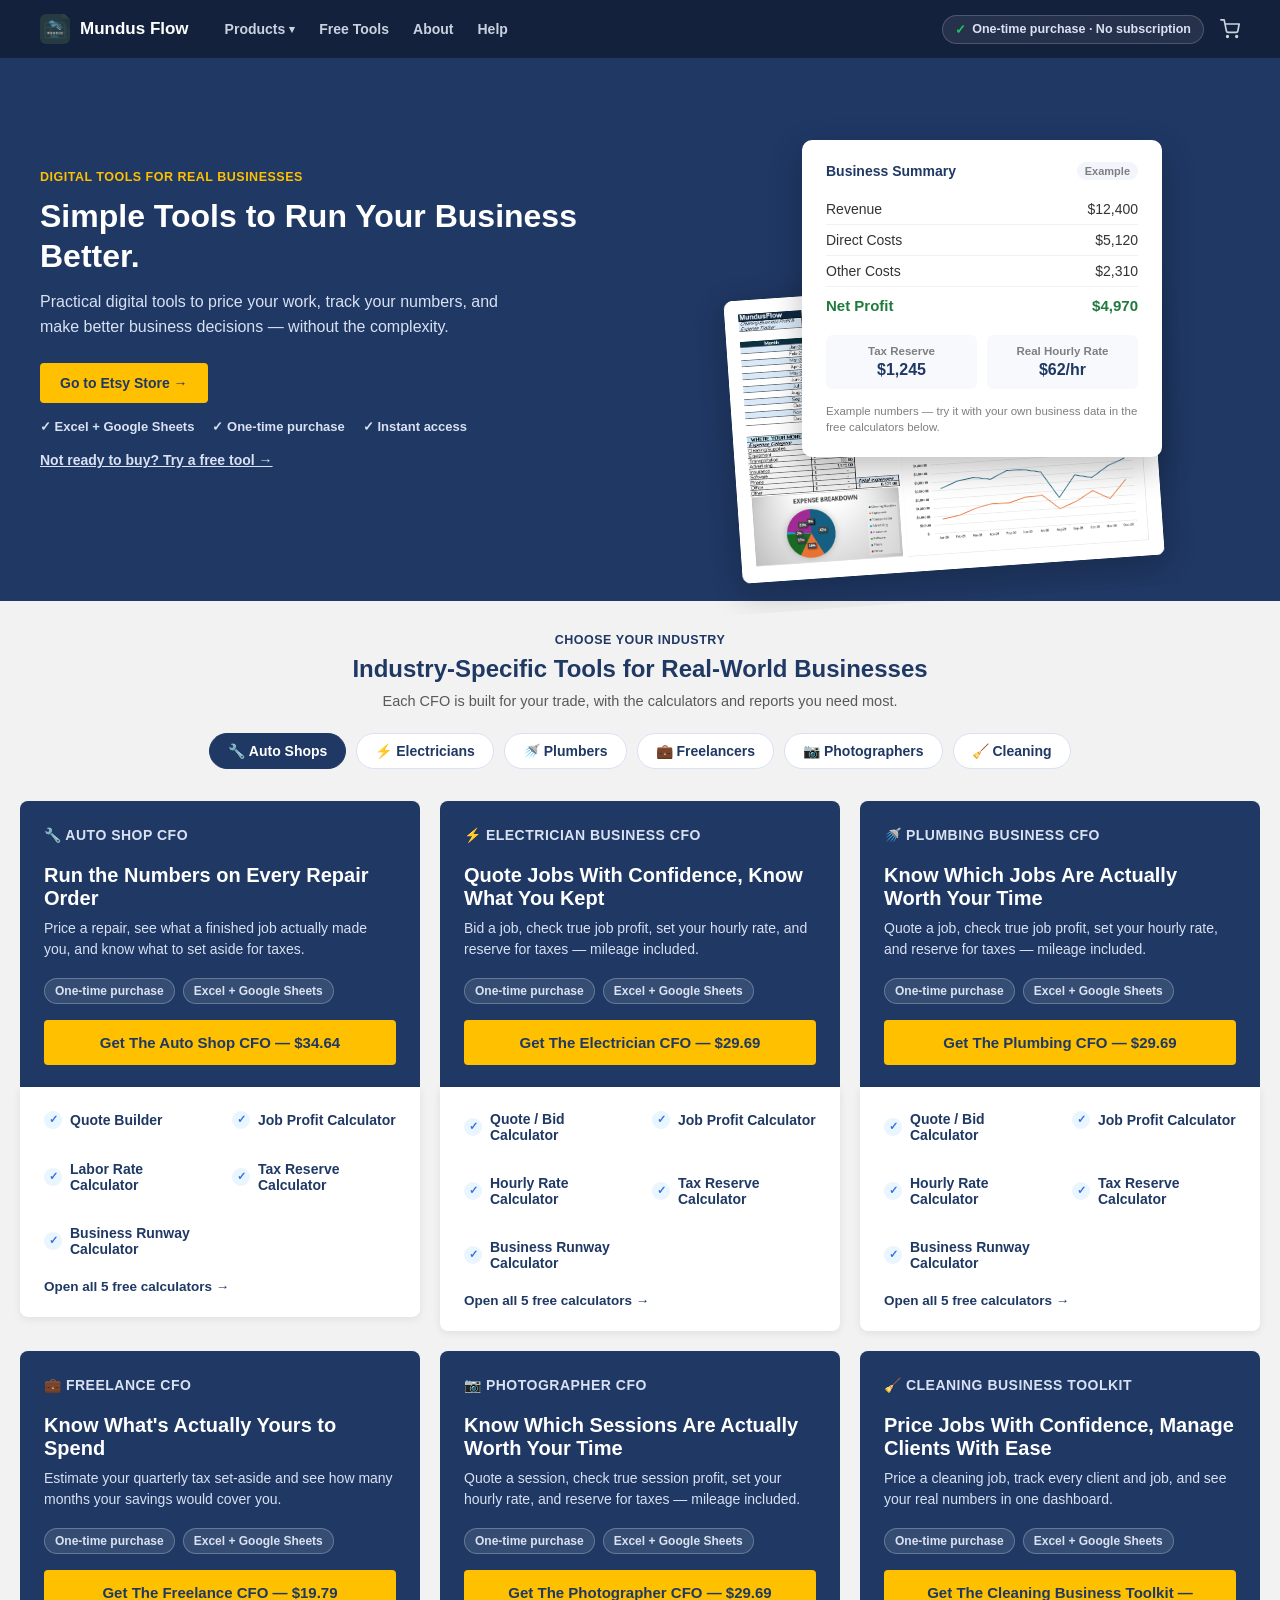
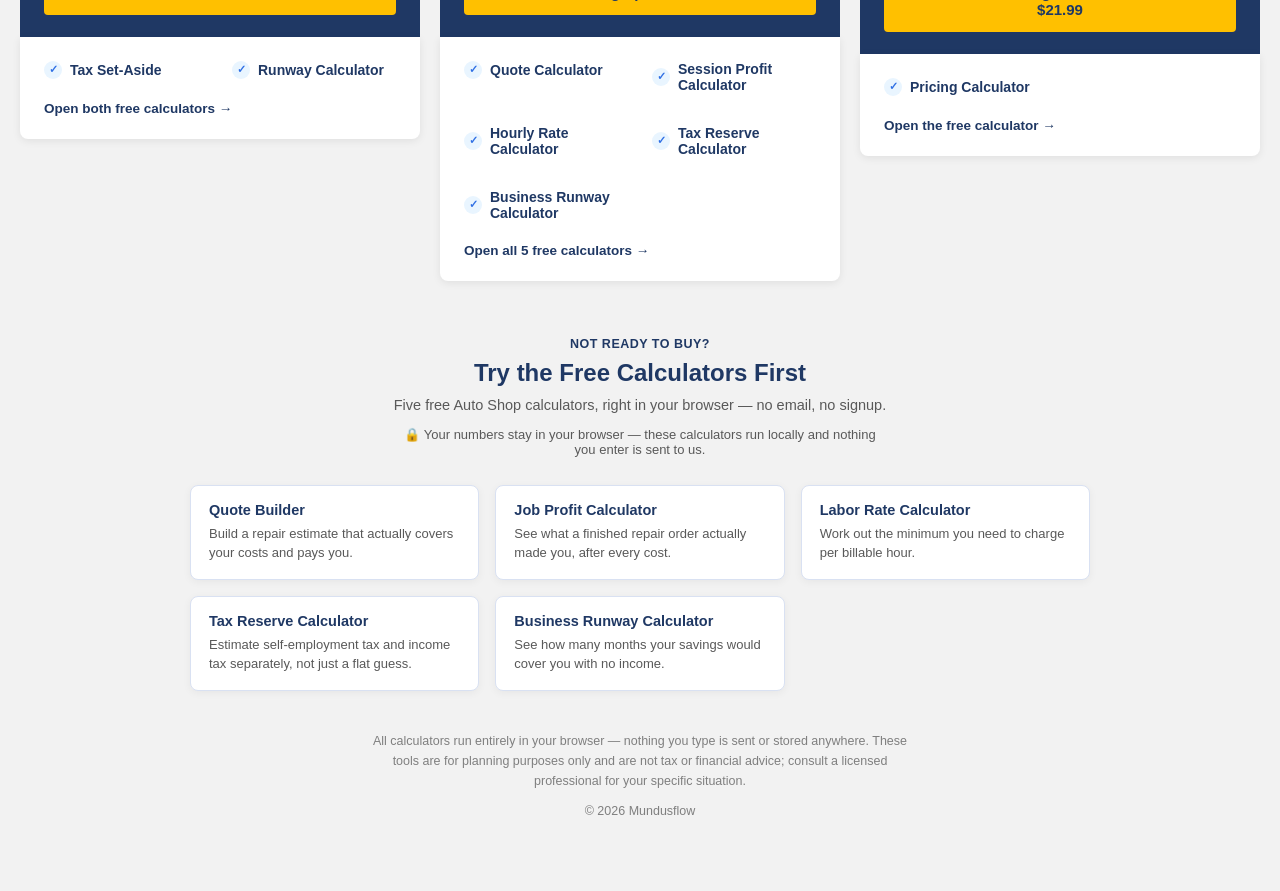
==== commit bc275ed9: "Add Free Tools, About, and Help pages; add Free Tools to nav New pages match the existing header/foo" ====
--- a/index.html
+++ b/index.html
@@ -37,8 +37,9 @@
             <a href="https://mundusflow.github.io/cleaning-business-toolkit/">&#129529; Cleaning Business Toolkit</a>
           </div>
         </div>
-        <a href="#" class="topbar-link">About</a>
-        <a href="#" class="topbar-link">Help</a>
+        <a href="free-tools.html" class="topbar-link">Free Tools</a>
+        <a href="about.html" class="topbar-link">About</a>
+        <a href="help.html" class="topbar-link">Help</a>
       </nav>
 
       <div class="topbar-right">
--- a/style.css
+++ b/style.css
@@ -710,3 +710,216 @@
     grid-template-columns: 1fr;
   }
 }
+
+/* ---------------------------------------------------------------------
+   Sub-pages: About, Help, Free Tools
+   --------------------------------------------------------------------- */
+
+.page-hero {
+  background-color: #1F3864;
+  padding: 56px 24px;
+  text-align: center;
+}
+
+.page-hero-inner {
+  max-width: 680px;
+  margin: 0 auto;
+}
+
+.page-hero .hero-eyebrow {
+  text-align: center;
+}
+
+.page-hero h1 {
+  margin-bottom: 6px;
+}
+
+.content-section {
+  max-width: 800px;
+  margin: 0 auto 48px auto;
+}
+
+.content-section p {
+  color: #333333;
+  font-size: 15px;
+  line-height: 1.6;
+  margin: 0 0 16px 0;
+}
+
+.feature-grid {
+  display: grid;
+  grid-template-columns: repeat(3, 1fr);
+  gap: 20px;
+  margin: 32px 0 48px 0;
+  max-width: 960px;
+  margin-left: auto;
+  margin-right: auto;
+}
+
+.feature-card {
+  background-color: #FFFFFF;
+  border-radius: 8px;
+  box-shadow: 0 2px 8px rgba(0, 0, 0, 0.08);
+  padding: 24px 20px;
+  text-align: center;
+}
+
+.feature-card h3 {
+  color: #1F3864;
+  font-size: 16px;
+  margin: 0 0 8px 0;
+}
+
+.feature-card p {
+  color: #595959;
+  font-size: 14px;
+  line-height: 1.5;
+  margin: 0;
+}
+
+.make-grid {
+  display: grid;
+  grid-template-columns: 1fr 1fr;
+  gap: 10px 24px;
+  max-width: 640px;
+  margin: 0 auto 48px auto;
+}
+
+.make-item {
+  display: flex;
+  align-items: center;
+  gap: 8px;
+  color: #1F3864;
+  font-weight: bold;
+  font-size: 14.5px;
+}
+
+.faq-section {
+  max-width: 800px;
+  margin: 0 auto 40px auto;
+}
+
+.faq-section-title {
+  color: #1F3864;
+  font-size: 13px;
+  font-weight: bold;
+  letter-spacing: 0.5px;
+  margin: 0 0 14px 0;
+}
+
+.faq-item {
+  background-color: #FFFFFF;
+  border-radius: 8px;
+  box-shadow: 0 2px 8px rgba(0, 0, 0, 0.08);
+  padding: 16px 20px;
+  margin-bottom: 12px;
+}
+
+.faq-item h3 {
+  margin: 0 0 8px 0;
+  font-size: 15px;
+  color: #1F3864;
+}
+
+.faq-item p {
+  margin: 0;
+  color: #595959;
+  font-size: 14px;
+  line-height: 1.5;
+}
+
+.contact-cta {
+  max-width: 520px;
+  margin: 0 auto 40px auto;
+  text-align: center;
+  background-color: #FFFFFF;
+  border-radius: 10px;
+  box-shadow: 0 2px 8px rgba(0, 0, 0, 0.08);
+  padding: 32px 24px;
+}
+
+.contact-cta h2 {
+  color: #1F3864;
+  margin: 0 0 8px 0;
+}
+
+.contact-cta p {
+  color: #595959;
+  font-size: 14.5px;
+  margin: 0 0 20px 0;
+}
+
+.tool-group {
+  max-width: 960px;
+  margin: 0 auto 44px auto;
+}
+
+.tool-group-title {
+  color: #1F3864;
+  font-size: 16px;
+  font-weight: bold;
+  margin: 0 0 16px 0;
+  padding-bottom: 10px;
+  border-bottom: 1px solid #D9E1F2;
+}
+
+.tool-card-grid {
+  display: grid;
+  grid-template-columns: repeat(3, 1fr);
+  gap: 16px;
+}
+
+.tool-card {
+  background-color: #FFFFFF;
+  border-radius: 8px;
+  box-shadow: 0 2px 8px rgba(0, 0, 0, 0.08);
+  padding: 18px 20px;
+  display: flex;
+  flex-direction: column;
+}
+
+.tool-card-name {
+  color: #1F3864;
+  font-weight: bold;
+  font-size: 15px;
+  margin: 0 0 8px 0;
+}
+
+.tool-card-desc {
+  color: #595959;
+  font-size: 13.5px;
+  line-height: 1.5;
+  margin: 0 0 14px 0;
+  flex-grow: 1;
+}
+
+.tool-card-link {
+  color: #1F3864;
+  font-weight: bold;
+  font-size: 13.5px;
+  text-decoration: none;
+}
+
+.tool-card-link:hover {
+  text-decoration: underline;
+}
+
+@media (max-width: 860px) {
+  .feature-grid {
+    grid-template-columns: 1fr;
+  }
+
+  .tool-card-grid {
+    grid-template-columns: 1fr 1fr;
+  }
+}
+
+@media (max-width: 480px) {
+  .make-grid {
+    grid-template-columns: 1fr;
+  }
+
+  .tool-card-grid {
+    grid-template-columns: 1fr;
+  }
+}
